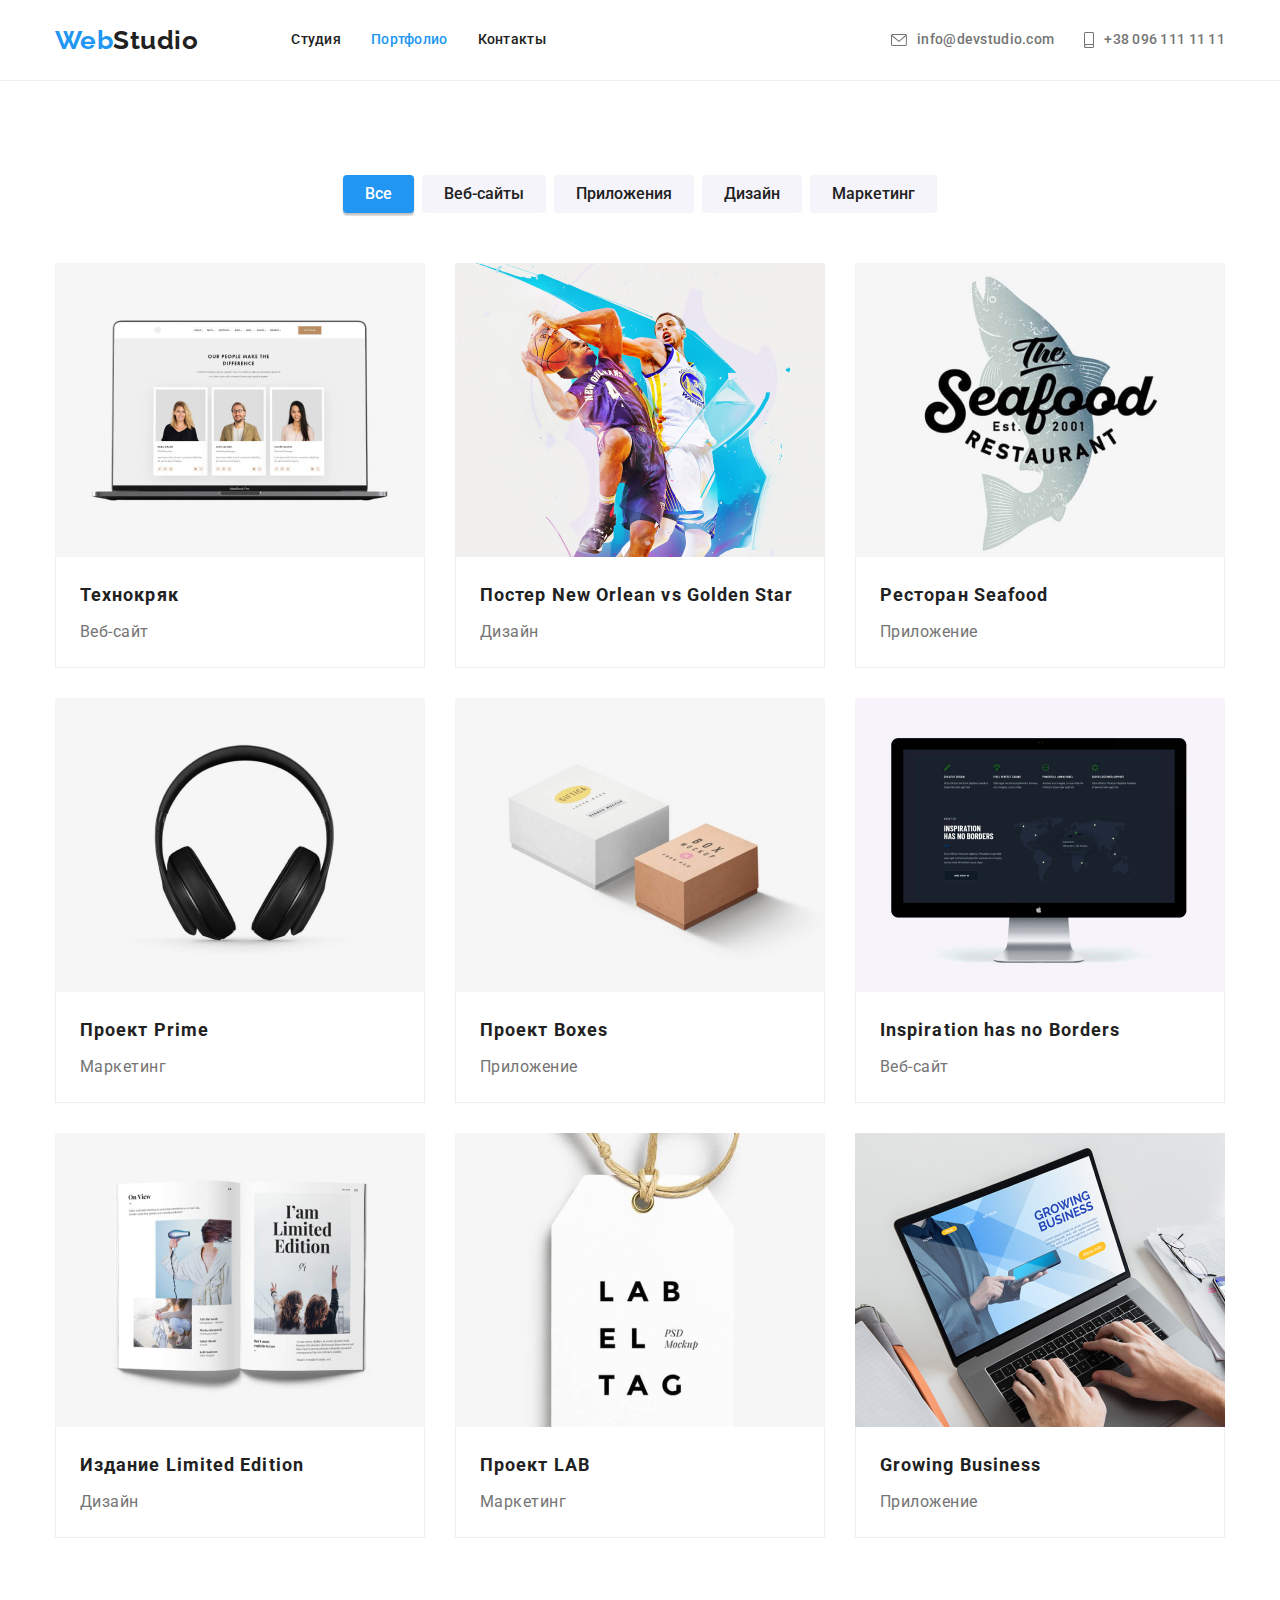
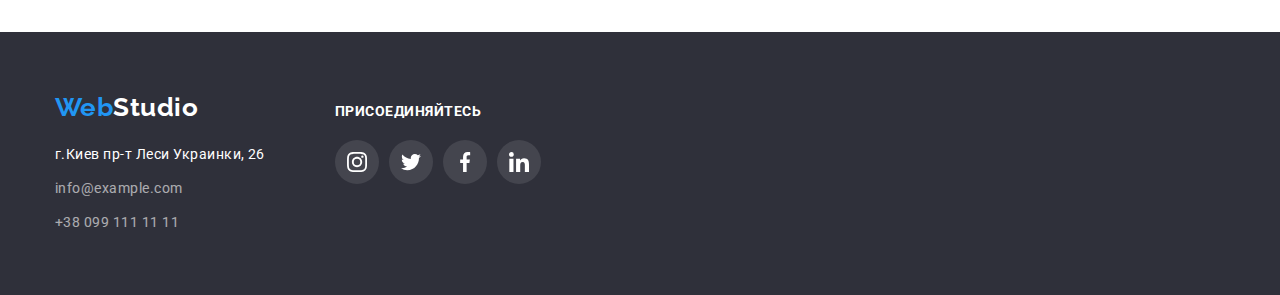
==== portfolio.html @ 7d0b55d1 "copy-hw4" ====
<!DOCTYPE html>
<html lang="en">
  <head>
    <meta charset="UTF-8" />
    <meta http-equiv="X-UA-Compatible" content="IE=edge" />
    <meta name="viewport" content="width=device-width, initial-scale=1.0" />
    <title>Портфолио</title>
    <link rel="preconnect" href="https://fonts.googleapis.com" />
    <link rel="preconnect" href="https://fonts.gstatic.com" crossorigin />
    <link
      href="https://fonts.googleapis.com/css2?family=Raleway:wght@700&family=Roboto:wght@400;500;700;900&display=swap"
      rel="stylesheet"
    />
    <link
      rel="stylesheet"
      href="https://cdnjs.cloudflare.com/ajax/libs/modern-normalize/1.1.0/modern-normalize.min.css"
    />
    <link rel="stylesheet" href="./css/styles.css" />
  </head>
  <body>
    <!-- Шапка сайта -->
    <header class="header-class">
      <div class="container main-header">
        <nav class="main-nav">
          <a href="./index.html" class="logo"><span class="logo-web">Web</span>Studio</a>
          <ul class="site-nav list">
            <li class="item">
              <a href="./index.html" class="site-nav-list title">Студия</a>
            </li>
            <li class="item">
              <a href="./portfolio.html" class="site-nav-list title current">Портфолио</a>
            </li>
            <li class="item">
              <a href="" class="site-nav-list title">Контакты</a>
            </li>
          </ul>
        </nav>
        <ul class="contact-header list">
          <li class="item">
            <a href="mailto:info@devstudio.com" class="contact-header-list"
              ><svg class="header-contact-icons" width="16px" height="12px">
                <use href="./images/icons.svg#icon-email"></use></svg
              >info@devstudio.com</a
            >
          </li>
          <li class="item">
            <a href="tel:+380961111111" class="contact-header-list"
              ><svg class="header-contact-icons" width="10px" height="16px">
                <use href="./images/icons.svg#icon-phone"></use></svg
              >+38 096 111 11 11</a
            >
          </li>
        </ul>
      </div>
    </header>

    <!-- Portfolio Main Content -->
    <main>
      <section class="section">
        <div class="container">
          <h1 class="visually-hidden">Наши работы</h1>
          <ul class="button-list list">
            <li class="item">
              <button type="button" class="button-name title current">Все</button>
            </li>
            <li class="item"><button type="button" class="button-name title">Веб-сайты</button></li>
            <li class="item">
              <button type="button" class="button-name title">Приложения</button>
            </li>
            <li class="item"><button type="button" class="button-name title">Дизайн</button></li>
            <li class="item"><button type="button" class="button-name title">Маркетинг</button></li>
          </ul>
          <ul class="project-links list">
            <li class="item">
              <div class="card">
                <a href="" class="link">
                  <img
                    class="project-image"
                    src="./images/website-technokryak.jpg"
                    alt="The picture of the web-site 'TechnoKryak'"
                    width="370"
                  />
                  <div class="project-description">
                    <h2 class="project-name">Технокряк</h2>
                    <p class="project-type">Веб-сайт</p>
                  </div>
                </a>
              </div>
            </li>
            <li class="item">
              <a href="" class="link">
                <img
                  class="project-image"
                  src="./images/design-poster.jpg"
                  alt="The picture of the poster 'New Orlean vs Golden Star'"
                  width="370"
                />
                <div class="project-description">
                  <h2 class="project-name">Постер New Orlean vs Golden Star</h2>
                  <p class="project-type">Дизайн</p>
                </div>
              </a>
            </li>
            <li class="item">
              <a href="" class="link">
                <img
                  class="project-image"
                  src="./images/app-seafood.jpg"
                  alt="The picture of the 'Restaurant Seafood'"
                  width="370"
                />
                <div class="project-description">
                  <h2 class="project-name">Ресторан Seafood</h2>
                  <p class="project-type">Приложение</p>
                </div>
              </a>
            </li>
            <li class="item">
              <a href="" class="link">
                <img
                  class="project-image"
                  src="./images/marketing-prime.jpg"
                  alt="The picture of the project Prime"
                  width="370"
                />
                <div class="project-description">
                  <h2 class="project-name">Проект Prime</h2>
                  <p class="project-type">Маркетинг</p>
                </div>
              </a>
            </li>
            <li class="item">
              <a href="" class="link">
                <img
                  class="project-image"
                  src="./images/app-boxes.jpg"
                  alt="The picture of the project Boxes"
                  width="370"
                />
                <div class="project-description">
                  <h2 class="project-name">Проект Boxes</h2>
                  <p class="project-type">Приложение</p>
                </div>
              </a>
            </li>
            <li class="item">
              <a href="" class="link">
                <img
                  class="project-image"
                  src="./images/website-inspiration-has-no-borders.jpg"
                  alt="The picture of the Inspiration has no Borders"
                  width="370"
                />
                <div class="project-description">
                  <h2 class="project-name">Inspiration has no Borders</h2>
                  <p class="project-type">Веб-сайт</p>
                </div>
              </a>
            </li>
            <li class="item">
              <a href="" class="link">
                <img
                  class="project-image"
                  src="./images/design-limited-edition.jpg"
                  alt="The picture of the Limited Edition"
                  width="370"
                />
                <div class="project-description">
                  <h2 class="project-name">Издание Limited Edition</h2>
                  <p class="project-type">Дизайн</p>
                </div>
              </a>
            </li>
            <li class="item">
              <a href="" class="link">
                <img
                  class="project-image"
                  src="./images/marketing-project-lab.jpg"
                  alt="The picture of the Project LAB"
                  width="370"
                />
                <div class="project-description">
                  <h2 class="project-name">Проект LAB</h2>
                  <p class="project-type">Маркетинг</p>
                </div>
              </a>
            </li>
            <li class="item">
              <a href="" class="link">
                <img
                  class="project-image"
                  src="./images/app-growing-business.jpg"
                  alt="The picture of the Growing Business"
                  width="370"
                />
                <div class="project-description">
                  <h2 class="project-name">Growing Business</h2>
                  <p class="project-type">Приложение</p>
                </div>
              </a>
            </li>
          </ul>
        </div>
      </section>
    </main>

    <!-- Подвал -->
    <footer class="footer-back">
      <div class="footer-flex container">
        <div class="footer-contacts-container">
          <a href="./index.html" class="logo"
            ><span class="logo-web">Web</span><span class="logo-studio">Studio</span></a
          >
          <address>
            <ul class="footer-address-list list">
              <li class="item">
                <a
                  class="contact-footer-list address"
                  href="https://goo.gl/maps/GCz9mcJcmjAWSKVcA"
                  target="_blank"
                  lang="ru"
                  >г.Киев пр-т Леси Украинки, 26</a
                >
              </li>
              <li class="item">
                <a class="contact-footer-list email" href="mailto:info@example.com" target="_blank"
                  >info@example.com</a
                >
              </li>
              <li class="item">
                <a class="contact-footer-list phone" href="tel:+380991111111" target="_blank"
                  >+38 099 111 11 11</a
                >
              </li>
            </ul>
          </address>
        </div>
        <div class="footer-social-links">
          <p class="footer-text">присоединяйтесь</p>
          <ul class="footer-social-list list">
            <li class="social-item">
              <a
                class="footer-social-link link"
                href="http://instagram.com"
                target="_blank"
                aria-label="instagram"
                ><svg width="20px" height="20px">
                  <use href="./images/icons.svg#instagram-icon"></use></svg
              ></a>
            </li>
            <li class="social-item">
              <a
                class="footer-social-link link"
                href="http://twitter.com"
                target="_blank"
                aria-label="instagram"
                ><svg width="20px" height="20px">
                  <use href="./images/icons.svg#twitter-icon"></use></svg
              ></a>
            </li>
            <li class="social-item">
              <a
                class="footer-social-link link"
                href="http://facebook.com"
                target="_blank"
                aria-label="instagram"
                ><svg width="20px" height="20px">
                  <use href="./images/icons.svg#facebook-icon"></use></svg
              ></a>
            </li>
            <li class="social-item">
              <a
                class="footer-social-link link"
                href="http://linkedin.com"
                target="_blank"
                aria-label="instagram"
                ><svg width="20px" height="20px">
                  <use href="./images/icons.svg#linkedin-icon"></use></svg
              ></a>
            </li>
          </ul>
        </div>
      </div>
    </footer>
  </body>
</html>
---- css/styles.css ----
/* Селектор цветов через переменные */
:root {
  --primary-text-color: #ffffff;
  --secondary-text-color: #757575;
  --title-text-color: #212121;
  --accent-color: #2196f3;
  --secondary-background-color: #2f303a;
  --our-team-color: #f5f4fa;
  --header-border-color: #ececec;
  --portfolio-cards-border-color: #eeeeee;
  --default-icon-color: #afb1b8;
  --footer-icons: #ffffff1a;
}

/* Настраиваю глобальный тег Body */
body {
  color: var(--secondary-text-color);
  font-family: Roboto, sans-serif;
  letter-spacing: 0.03em;
}
/* Утиилиты */
/* Для всех списков прятаю точки, удаляю padding & margin */
.list {
  padding: 0;
  margin: 0;
  list-style: none;
}
/* Для всех линков(тег а) прятаю нижнее подчеркивание */
.link {
  text-decoration: none;
}
/* скрывание заголовков */
.visually-hidden {
  position: absolute;
  width: 1px;
  height: 1px;
  margin: -1px;
  border: 0;
  padding: 0;
  white-space: nowrap;
  clip-path: inset(100%);
  clip: rect(0 0 0 0);
  overflow: hidden;
}
/* Для тега img задаємо властивість display: block,max-width: 100%, height: auto. */
img {
  display: block;
  max-width: 100%;
  height: auto;
}

h1,
h2,
h3,
p {
  margin: 0;
}

.container {
  margin-left: auto;
  margin-right: auto;
  width: 1200px;
  padding-left: 15px;
  padding-right: 15px;

  /* outline: 2px solid tomato; */
}

/* Section Settings */
.section {
  padding-top: 94px;
  padding-bottom: 94px;
}

/* Задаю цвет текста для ссылок title*/
.title {
  color: var(--title-text-color);
}

/* Шапка сайта */
.logo {
  color: var(--title-text-color);
  font-family: Raleway;
  font-weight: 700;
  font-size: 26px;
  line-height: 1.19;
  text-decoration: none;
}

.logo-web {
  color: var(--accent-color);
}

.header-class {
  background-color: var(--primary-text-color);
  border-bottom: 1px solid var(--header-border-color);
}

.site-nav-list:hover,
.site-nav-list:focus {
  color: var(--accent-color);
}

.site-nav-list.title.current {
  color: var(--accent-color);
}

.site-nav-list,
.contact-header-list {
  font-weight: 500;
  font-size: 14px;
  line-height: 1.14;
  letter-spacing: 0.02em;
  text-decoration: none;

  display: flex;
  padding-top: 32px;
  padding-bottom: 32px;
  align-items: center;
}

.contact-header-list {
  color: var(--secondary-text-color);
}

.contact-header-list:hover,
.contact-header-list:focus {
  color: var(--accent-color);
}

.main-header {
  display: flex;
  align-items: center;
  justify-content: space-between;
}

.main-header .main-nav {
  display: flex;
  align-items: center;
  /* background-color: tomato; */
}

.main-nav .site-nav {
  display: flex;
  align-items: center;
  margin-left: 93px;
}

/* .site-nav .item+.item,
.contact-header .item+.item {
    margin-left: 50px;
} */

.main-header .item + .item {
  margin-left: 30px;
}

.main-header .contact-header {
  display: flex;
  align-items: center;
  /* background-color: tomato; */
}

.header-contact-icons {
  margin-right: 10px;
  fill: currentColor;
}

/* Секция героя */
.section-hero {
  text-align: center;
  background-color: var(--secondary-background-color);
  padding-top: 200px;
  padding-bottom: 200px;
  max-width: 1600px;
  margin-left: auto;
  margin-right: auto;
  height: 600px;
  background-image: linear-gradient(to right, rgba(47, 48, 58, 0.4), rgba(47, 48, 58, 0.4)),
    url(../images/background-hero.jpg);
  background-repeat: no-repeat;
  background-position: center;
  background-size: cover;
}

.section-title {
  color: var(--primary-text-color);
  font-weight: 900;
  font-size: 44px;
  line-height: 1.36;
  /* or 136% */

  text-align: center;
  letter-spacing: 0.06em;
  text-transform: uppercase;

  margin: 0;
  width: 696px;
  margin-left: auto;
  margin-right: auto;
  margin-bottom: 30px;
}

.accent-button {
  background-color: var(--accent-color);
  color: var(--primary-text-color);
  cursor: pointer;
  font-weight: 700;
  font-size: 16px;
  line-height: 1.9;
  align-items: center;
  text-align: center;
  letter-spacing: 0.06em;
  border-radius: 4px;
  border: transparent;
  box-shadow: 0px 4px 4px rgba(0, 0, 0, 0.15);

  padding-top: 10px;
  padding-right: 32px;
  padding-bottom: 10px;
  padding-left: 32px;
}

/* Секция Особенности */
.feature-title {
  color: var(--title-text-color);
  font-weight: 700;
  font-size: 14px;
  line-height: 1.14;
  text-transform: uppercase;

  margin: 0;
  margin-bottom: 10px;
}

.feature-list {
  display: flex;
  align-items: center;
}

.feature-list .item + .item {
  margin-left: 30px;
}
.feature-text {
  font-size: 14px;
  line-height: 1.71;
  /* or 171% */
  margin: 0;
}

.feature-list .feature-item {
  display: flex;
  justify-content: center;
  align-items: center;
  height: 120px;
  margin-bottom: 30px;
  border-radius: 4px;

  background-color: var(--our-team-color);
}

/* Секция Чем мы занимаемся? */
.title.about-us {
  font-weight: 700;
  font-size: 36px;
  line-height: 1.16;

  text-align: center;
  margin: 0;
  margin-bottom: 50px;
}

.about-us-list {
  display: flex;
  justify-content: center;
  align-items: center;
}

.about-us-list .item + .item {
  margin-left: 30px;
}
.section.about {
  padding-top: 0px;
}

/* Наша команда */
.our-team-list {
  display: flex;
  align-items: center;
  justify-content: center;
}
.our-team-list .title-name {
  padding-top: 30px;
  padding-bottom: 30px;
  padding-right: 32px;
  padding-left: 32px;
}
.our-team-list .title.name {
  margin-bottom: 10px;
}

.our-team-list .item {
  background-color: var(--primary-text-color);

  box-shadow: 0px 1px 3px rgba(0, 0, 0, 0.12), 0px 1px 1px rgba(0, 0, 0, 0.14),
    0px 2px 1px rgba(0, 0, 0, 0.2);
  border-radius: 0px 0px 4px 4px;
}

.our-team-list .item + .item {
  margin-left: 30px;
}
.name {
  font-weight: 500;
  font-size: 16px;
  line-height: 1.18;
  /* identical to box height */
  text-align: center;
}

.section-our-team {
  background-color: var(--our-team-color);
}

.position-name {
  font-size: 16px;
  line-height: 1.18;
  /* identical to box height */
  text-align: center;
}

.social-list-link {
  display: flex;
  justify-content: center;
  align-content: center;
  margin-top: 16px;
}

.social-link {
  display: flex;
  justify-content: center;
  align-items: center;
  width: 44px;
  height: 44px;
  fill: var(--default-icon-color);
}

.social-link:hover,
.social-link:focus {
  fill: var(--primary-text-color);
  background-color: var(--accent-color);
  border-radius: 50%;
}

.social-item:not(:last-child) {
  margin-right: 10px;
}

/* Section Our Clients */
.our-clients-title {
  font-weight: 700;
  font-size: 36px;
  line-height: 1.16;

  text-align: center;
  margin: 0;
  margin-bottom: 50px;
}

.our-clients-list {
  display: flex;
  justify-content: center;
  align-items: center;
}

.our-clients-list .our-clients-item + .our-clients-item {
  margin-left: 30px;
}

.client-link {
  display: flex;
  justify-content: center;
  align-items: center;
  width: 170px;
  height: 92px;
  fill: var(--default-icon-color);
  border: 1px solid var(--default-icon-color);
  border-radius: 4px;
}
.client-link:focus,
.client-link:hover {
  fill: var(--accent-color);
  border: 1px solid var(--accent-color);
}

/* Footer */
.contact-footer-list {
  color: var(--primary-text-color);
  font-style: normal;
  text-decoration: none;
  font-size: 14px;
  line-height: 1.71;
}

.contact-footer-list:hover,
.contact-footer-list:focus {
  color: var(--accent-color);
}

.footer-back {
  background-color: var(--secondary-background-color);
  padding-top: 60px;
  padding-bottom: 60px;
}

.footer-back .logo {
  display: block;
  margin-bottom: 20px;
}

.footer-address-list .item + .item {
  display: block;
  margin-top: 10px;
}
.logo-studio {
  color: var(--primary-text-color);
}

.email,
.phone {
  opacity: 0.6;
}

.footer-flex {
  display: flex;
  align-items: baseline;
}

.footer-social-list {
  display: flex;
  justify-content: center;
  align-content: center;
}

.footer-social-link {
  display: flex;
  justify-content: center;
  align-items: center;
  width: 44px;
  height: 44px;
  fill: var(--primary-text-color);
  background-color: var(--footer-icons);
  border-radius: 50%;
}

.footer-social-link:focus,
.footer-social-link:hover {
  background-color: var(--accent-color);
}
.footer-contacts-container {
  margin-right: 70px;
}
.footer-text {
  color: var(--primary-text-color);
  font-weight: 700;
  font-size: 14px;
  line-height: 1.14;
  text-transform: uppercase;
  margin-bottom: 20px;
}

/*  */
/* Portfolio Page */
/*  */
/* Buttons Selector */
.button-name {
  background-color: var(--our-team-color);
  color: var(--title-text-color);
  border-radius: 4px;
  border: transparent;
  font-weight: 500;
  font-size: 16px;
  line-height: 1.6;
  /* identical to box height, or 162% */
  text-align: center;
  cursor: pointer;
}

/* Buttong Hover and Focus */
.button-name:hover,
.button-name:focus,
.button-name.title.current {
  color: var(--primary-text-color);
  background-color: var(--accent-color);
  box-shadow: 0px 3px 1px rgba(0, 0, 0, 0.1), 0px 1px 2px rgba(0, 0, 0, 0.08),
    0px 2px 2px rgba(0, 0, 0, 0.12);
}

.project-name {
  color: var(--title-text-color);
  font-weight: 700;
  font-size: 18px;
  line-height: 2;
  /* identical to box height, or 200% */

  letter-spacing: 0.06em;
  margin-bottom: 4px;
}

.project-type {
  color: var(--secondary-text-color);
  font-size: 16px;
  line-height: 1.88;
  /* identical to box height, or 188% */
}
.project-description {
  padding-top: 20px;
  padding-right: 24px;
  padding-bottom: 20px;
  padding-left: 24px;
  border-bottom: 1px solid var(--portfolio-cards-border-color);
  border-left: 1px solid var(--portfolio-cards-border-color);
  border-right: 1px solid var(--portfolio-cards-border-color);
}

.button-list {
  display: flex;
  margin-bottom: 50px;
  justify-content: center;
}

.button-list .item + .item {
  margin-left: 8px;
}

.button-list .button-name {
  padding-top: 6px;
  padding-right: 22px;
  padding-bottom: 6px;
  padding-left: 22px;
}

.project-links {
  display: flex;
  flex-wrap: wrap;
}

.project-links .link {
  display: block;
}
.project-links .link:hover,
.project-links .link:focus {
  box-shadow: 0px 1px 1px rgba(0, 0, 0, 0.12), 0px 4px 4px rgba(0, 0, 0, 0.06),
    1px 4px 6px rgba(0, 0, 0, 0.16);
}

.project-links .item:nth-child(3n + 2) {
  margin-left: 30px;
  margin-right: 30px;
}

.project-links .item:nth-child(n + 4) {
  margin-top: 30px;
}

/* border: 1px solid */
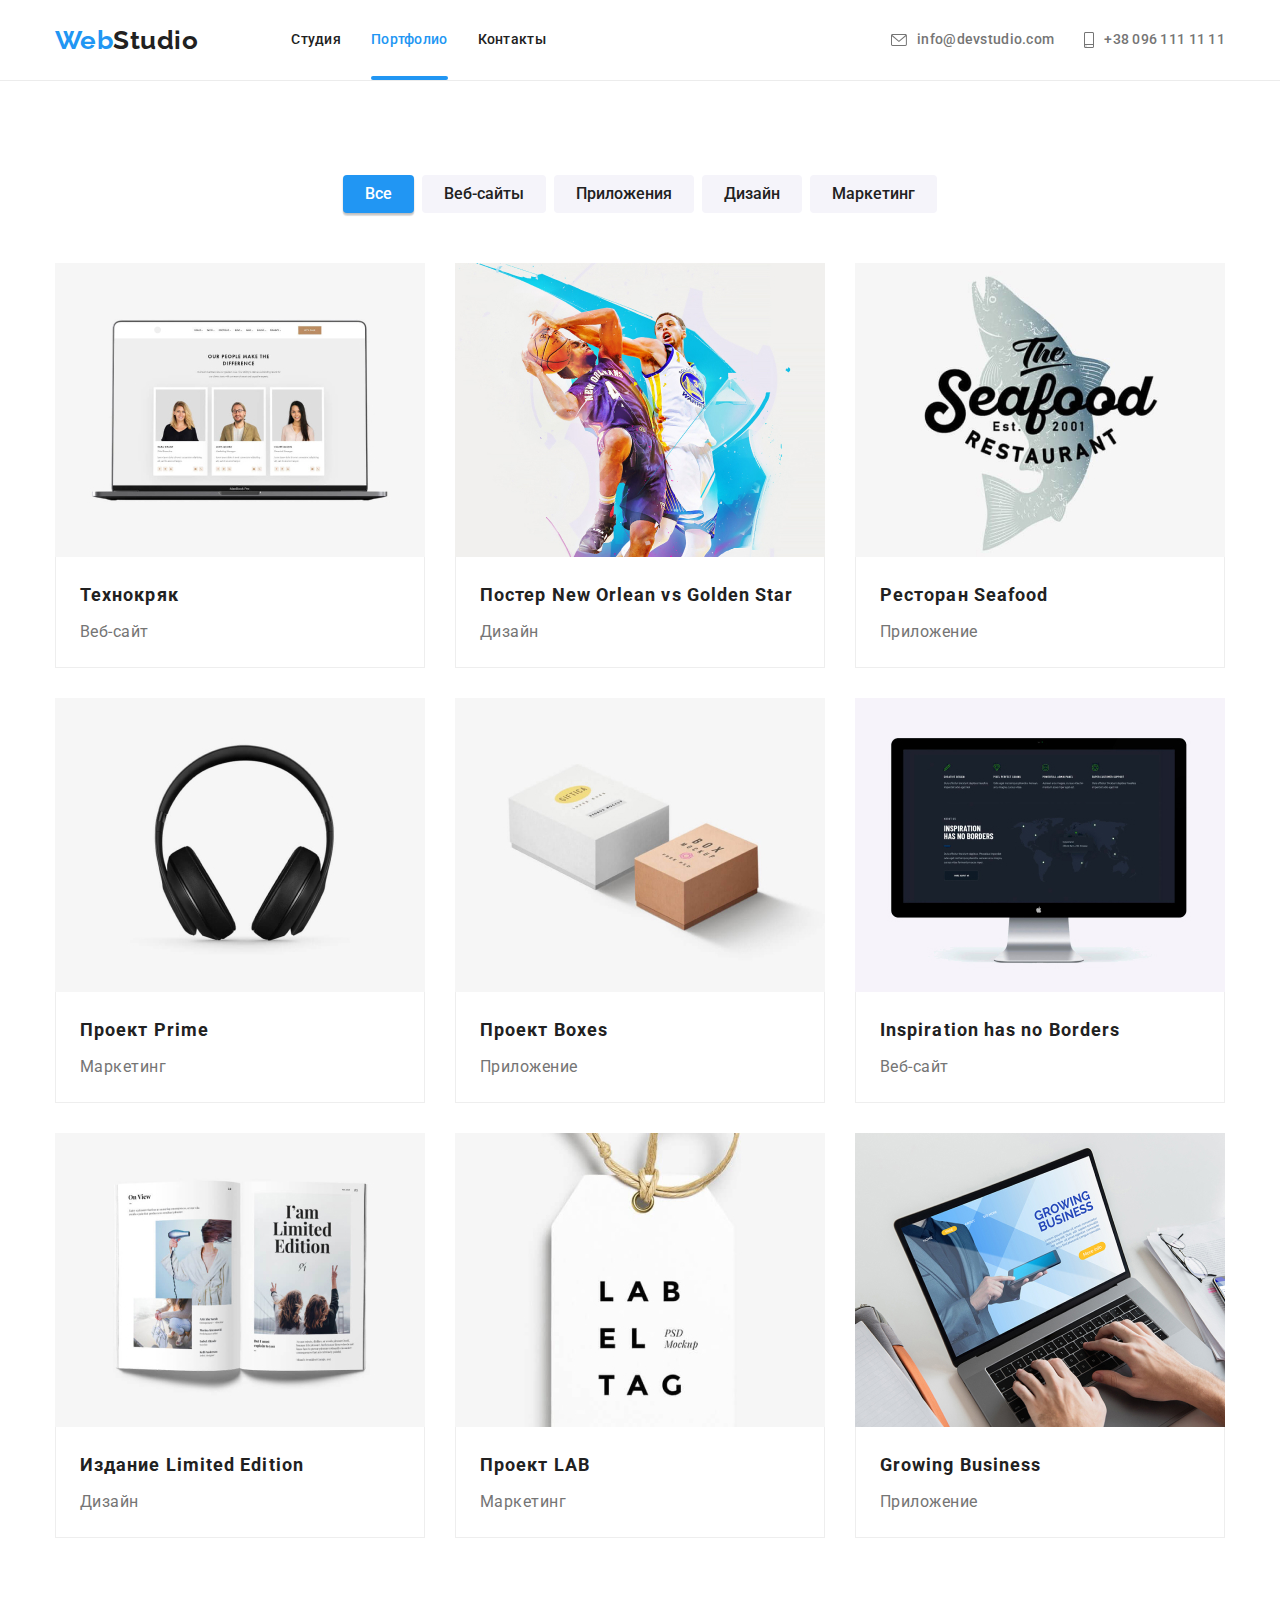
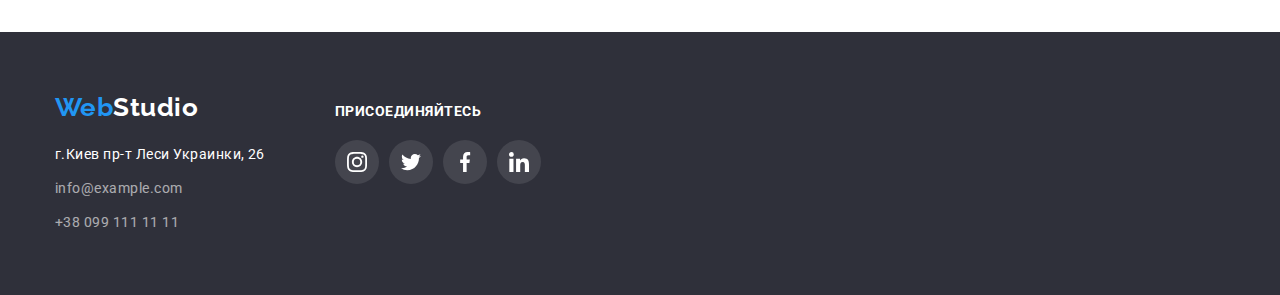
==== commit e97420f3: "i'm back" ====
--- a/portfolio.html
+++ b/portfolio.html
@@ -4,7 +4,7 @@
     <meta charset="UTF-8" />
     <meta http-equiv="X-UA-Compatible" content="IE=edge" />
     <meta name="viewport" content="width=device-width, initial-scale=1.0" />
-    <title>Портфолио</title>
+    <title>Portfolio</title>
     <link rel="preconnect" href="https://fonts.googleapis.com" />
     <link rel="preconnect" href="https://fonts.gstatic.com" crossorigin />
     <link
@@ -59,6 +59,7 @@
       <section class="section">
         <div class="container">
           <h1 class="visually-hidden">Наши работы</h1>
+          <!-- button list -->
           <ul class="button-list list">
             <li class="item">
               <button type="button" class="button-name title current">Все</button>
@@ -70,31 +71,45 @@
             <li class="item"><button type="button" class="button-name title">Дизайн</button></li>
             <li class="item"><button type="button" class="button-name title">Маркетинг</button></li>
           </ul>
+          <!-- project list -->
           <ul class="project-links list">
             <li class="item">
-              <div class="card">
-                <a href="" class="link">
+              <a href="" class="link">
+                <div class="overlay-image">
                   <img
                     class="project-image"
                     src="./images/website-technokryak.jpg"
                     alt="The picture of the web-site 'TechnoKryak'"
                     width="370"
                   />
-                  <div class="project-description">
-                    <h2 class="project-name">Технокряк</h2>
-                    <p class="project-type">Веб-сайт</p>
-                  </div>
-                </a>
-              </div>
-            </li>
-            <li class="item">
-              <a href="" class="link">
-                <img
-                  class="project-image"
-                  src="./images/design-poster.jpg"
-                  alt="The picture of the poster 'New Orlean vs Golden Star'"
-                  width="370"
-                />
+                  <p class="text">
+                    Ресурс предлагает комплексные предложения с разным уровнем функционала и
+                    сервисов. Все это позволит посетителю получить исчерпывающие сведения о компании
+                    или частном лице.
+                  </p>
+                </div>
+                <div class="project-description">
+                  <h2 class="project-name">Технокряк</h2>
+                  <p class="project-type">Веб-сайт</p>
+                </div>
+              </a>
+            </li>
+            <li class="item">
+              <a href="" class="link">
+                <div class="overlay-image">
+                  <img
+                    class="project-image"
+                    src="./images/design-poster.jpg"
+                    alt="The picture of the poster 'New Orlean vs Golden Star'"
+                    width="370"
+                  />
+                  <p class="text">
+                    Ресурс предлагает комплексные предложения с разным уровнем функционала и
+                    сервисов. Все это позволит посетителю получить исчерпывающие сведения о компании
+                    или частном лице.
+                  </p>
+                </div>
+
                 <div class="project-description">
                   <h2 class="project-name">Постер New Orlean vs Golden Star</h2>
                   <p class="project-type">Дизайн</p>
@@ -103,12 +118,21 @@
             </li>
             <li class="item">
               <a href="" class="link">
-                <img
-                  class="project-image"
-                  src="./images/app-seafood.jpg"
-                  alt="The picture of the 'Restaurant Seafood'"
-                  width="370"
-                />
+                <div class="overlay-image">
+                  <img
+                    class="project-image"
+                    src="./images/app-seafood.jpg"
+                    alt="The picture of the 'Restaurant Seafood'"
+                    width="370"
+                  />
+
+                  <p class="text">
+                    Ресурс предлагает комплексные предложения с разным уровнем функционала и
+                    сервисов. Все это позволит посетителю получить исчерпывающие сведения о компании
+                    или частном лице.
+                  </p>
+                </div>
+
                 <div class="project-description">
                   <h2 class="project-name">Ресторан Seafood</h2>
                   <p class="project-type">Приложение</p>
@@ -117,12 +141,21 @@
             </li>
             <li class="item">
               <a href="" class="link">
-                <img
-                  class="project-image"
-                  src="./images/marketing-prime.jpg"
-                  alt="The picture of the project Prime"
-                  width="370"
-                />
+                <div class="overlay-image">
+                  <img
+                    class="project-image"
+                    src="./images/marketing-prime.jpg"
+                    alt="The picture of the project Prime"
+                    width="370"
+                  />
+
+                  <p class="text">
+                    Ресурс предлагает комплексные предложения с разным уровнем функционала и
+                    сервисов. Все это позволит посетителю получить исчерпывающие сведения о компании
+                    или частном лице.
+                  </p>
+                </div>
+
                 <div class="project-description">
                   <h2 class="project-name">Проект Prime</h2>
                   <p class="project-type">Маркетинг</p>
@@ -131,12 +164,21 @@
             </li>
             <li class="item">
               <a href="" class="link">
-                <img
-                  class="project-image"
-                  src="./images/app-boxes.jpg"
-                  alt="The picture of the project Boxes"
-                  width="370"
-                />
+                <div class="overlay-image">
+                  <img
+                    class="project-image"
+                    src="./images/app-boxes.jpg"
+                    alt="The picture of the project Boxes"
+                    width="370"
+                  />
+
+                  <p class="text">
+                    Ресурс предлагает комплексные предложения с разным уровнем функционала и
+                    сервисов. Все это позволит посетителю получить исчерпывающие сведения о компании
+                    или частном лице.
+                  </p>
+                </div>
+
                 <div class="project-description">
                   <h2 class="project-name">Проект Boxes</h2>
                   <p class="project-type">Приложение</p>
@@ -145,12 +187,21 @@
             </li>
             <li class="item">
               <a href="" class="link">
-                <img
-                  class="project-image"
-                  src="./images/website-inspiration-has-no-borders.jpg"
-                  alt="The picture of the Inspiration has no Borders"
-                  width="370"
-                />
+                <div class="overlay-image">
+                  <img
+                    class="project-image"
+                    src="./images/website-inspiration-has-no-borders.jpg"
+                    alt="The picture of the Inspiration has no Borders"
+                    width="370"
+                  />
+
+                  <p class="text">
+                    Ресурс предлагает комплексные предложения с разным уровнем функционала и
+                    сервисов. Все это позволит посетителю получить исчерпывающие сведения о компании
+                    или частном лице.
+                  </p>
+                </div>
+
                 <div class="project-description">
                   <h2 class="project-name">Inspiration has no Borders</h2>
                   <p class="project-type">Веб-сайт</p>
@@ -159,12 +210,21 @@
             </li>
             <li class="item">
               <a href="" class="link">
-                <img
-                  class="project-image"
-                  src="./images/design-limited-edition.jpg"
-                  alt="The picture of the Limited Edition"
-                  width="370"
-                />
+                <div class="overlay-image">
+                  <img
+                    class="project-image"
+                    src="./images/design-limited-edition.jpg"
+                    alt="The picture of the Limited Edition"
+                    width="370"
+                  />
+
+                  <p class="text">
+                    Ресурс предлагает комплексные предложения с разным уровнем функционала и
+                    сервисов. Все это позволит посетителю получить исчерпывающие сведения о компании
+                    или частном лице.
+                  </p>
+                </div>
+
                 <div class="project-description">
                   <h2 class="project-name">Издание Limited Edition</h2>
                   <p class="project-type">Дизайн</p>
@@ -173,12 +233,21 @@
             </li>
             <li class="item">
               <a href="" class="link">
-                <img
-                  class="project-image"
-                  src="./images/marketing-project-lab.jpg"
-                  alt="The picture of the Project LAB"
-                  width="370"
-                />
+                <div class="overlay-image">
+                  <img
+                    class="project-image"
+                    src="./images/marketing-project-lab.jpg"
+                    alt="The picture of the Project LAB"
+                    width="370"
+                  />
+
+                  <p class="text">
+                    Ресурс предлагает комплексные предложения с разным уровнем функционала и
+                    сервисов. Все это позволит посетителю получить исчерпывающие сведения о компании
+                    или частном лице.
+                  </p>
+                </div>
+
                 <div class="project-description">
                   <h2 class="project-name">Проект LAB</h2>
                   <p class="project-type">Маркетинг</p>
@@ -187,12 +256,21 @@
             </li>
             <li class="item">
               <a href="" class="link">
-                <img
-                  class="project-image"
-                  src="./images/app-growing-business.jpg"
-                  alt="The picture of the Growing Business"
-                  width="370"
-                />
+                <div class="overlay-image">
+                  <img
+                    class="project-image"
+                    src="./images/app-growing-business.jpg"
+                    alt="The picture of the Growing Business"
+                    width="370"
+                  />
+
+                  <p class="text">
+                    Ресурс предлагает комплексные предложения с разным уровнем функционала и
+                    сервисов. Все это позволит посетителю получить исчерпывающие сведения о компании
+                    или частном лице.
+                  </p>
+                </div>
+
                 <div class="project-description">
                   <h2 class="project-name">Growing Business</h2>
                   <p class="project-type">Приложение</p>
--- a/css/styles.css
+++ b/css/styles.css
@@ -4,12 +4,16 @@
   --secondary-text-color: #757575;
   --title-text-color: #212121;
   --accent-color: #2196f3;
+  --accent-hover: #188ce8;
+  --accent-background-color: #2196f3e6;
   --secondary-background-color: #2f303a;
   --our-team-color: #f5f4fa;
   --header-border-color: #ececec;
   --portfolio-cards-border-color: #eeeeee;
   --default-icon-color: #afb1b8;
   --footer-icons: #ffffff1a;
+  --what-we-do-background-color: #2f303acc;
+  --backdrop-bg-color: #00000033;
 }
 
 /* Настраиваю глобальный тег Body */
@@ -42,7 +46,7 @@
   clip: rect(0 0 0 0);
   overflow: hidden;
 }
-/* Для тега img задаємо властивість display: block,max-width: 100%, height: auto. */
+/* Задаю display, ширину и высоту для img */
 img {
   display: block;
   max-width: 100%;
@@ -102,7 +106,20 @@
 }
 
 .site-nav-list.title.current {
+  display: block;
+  position: relative;
   color: var(--accent-color);
+}
+
+.site-nav-list.title.current::after {
+  content: '';
+  display: block;
+  position: absolute;
+  bottom: 0;
+  width: 100%;
+  height: 4px;
+  background-color: var(--accent-color);
+  border-radius: 2px;
 }
 
 .site-nav-list,
@@ -117,6 +134,8 @@
   padding-top: 32px;
   padding-bottom: 32px;
   align-items: center;
+
+  transition: color 250ms cubic-bezier(0.4, 0, 0.2, 1);
 }
 
 .contact-header-list {
@@ -219,8 +238,13 @@
   padding-right: 32px;
   padding-bottom: 10px;
   padding-left: 32px;
-}
-
+
+  transition: background-color 250ms cubic-bezier(0.4, 0, 0.2, 1);
+}
+
+.accent-button:hover {
+  background-color: var(--accent-hover);
+}
 /* Секция Особенности */
 .feature-title {
   color: var(--title-text-color);
@@ -283,6 +307,29 @@
   padding-top: 0px;
 }
 
+.card-about-us {
+  position: relative;
+}
+.card-about-us .text-position {
+  position: absolute;
+  bottom: 0%;
+  left: 0%;
+  width: 100%;
+  background-color: var(--what-we-do-background-color);
+}
+.card-about-us .text {
+  display: flex;
+  justify-content: center;
+  padding-top: 27px;
+  padding-bottom: 27px;
+
+  font-weight: 700;
+  font-size: 14px;
+  text-transform: uppercase;
+  text-align: center;
+  line-height: 1.14;
+  color: var(--primary-text-color);
+}
 /* Наша команда */
 .our-team-list {
   display: flex;
@@ -343,13 +390,16 @@
   width: 44px;
   height: 44px;
   fill: var(--default-icon-color);
+  border-radius: 50%;
+
+  transition: fill 250ms cubic-bezier(0.4, 0, 0.2, 1),
+    background-color 250ms cubic-bezier(0.4, 0, 0.2, 1);
 }
 
 .social-link:hover,
 .social-link:focus {
   fill: var(--primary-text-color);
   background-color: var(--accent-color);
-  border-radius: 50%;
 }
 
 .social-item:not(:last-child) {
@@ -386,6 +436,8 @@
   fill: var(--default-icon-color);
   border: 1px solid var(--default-icon-color);
   border-radius: 4px;
+
+  transition: fill 250ms cubic-bezier(0.4, 0, 0.2, 1), border 250ms cubic-bezier(0.4, 0, 0.2, 1);
 }
 .client-link:focus,
 .client-link:hover {
@@ -400,6 +452,8 @@
   text-decoration: none;
   font-size: 14px;
   line-height: 1.71;
+
+  transition: color 250ms cubic-bezier(0.4, 0, 0.2, 1);
 }
 
 .contact-footer-list:hover,
@@ -451,6 +505,8 @@
   fill: var(--primary-text-color);
   background-color: var(--footer-icons);
   border-radius: 50%;
+
+  transition: background-color 250ms cubic-bezier(0.4, 0, 0.2, 1);
 }
 
 .footer-social-link:focus,
@@ -484,6 +540,8 @@
   /* identical to box height, or 162% */
   text-align: center;
   cursor: pointer;
+  transition: background-color 250ms cubic-bezier(0.4, 0, 0.2, 1),
+    color 250ms cubic-bezier(0.4, 0, 0.2, 1), box-shadow 250ms cubic-bezier(0.4, 0, 0.2, 1);
 }
 
 /* Buttong Hover and Focus */
@@ -547,11 +605,14 @@
 
 .project-links .link {
   display: block;
+  transition: box-shadow 250ms cubic-bezier(0.4, 0, 0.2, 1);
 }
 .project-links .link:hover,
 .project-links .link:focus {
   box-shadow: 0px 1px 1px rgba(0, 0, 0, 0.12), 0px 4px 4px rgba(0, 0, 0, 0.06),
     1px 4px 6px rgba(0, 0, 0, 0.16);
+
+  transform: translateY(0%);
 }
 
 .project-links .item:nth-child(3n + 2) {
@@ -563,4 +624,76 @@
   margin-top: 30px;
 }
 
+.project-links .overlay-image {
+  position: relative;
+  overflow: hidden;
+}
+.project-links .text {
+  position: absolute;
+  bottom: 0;
+  left: 0;
+  width: 100%;
+  height: 100%;
+  padding-left: 24px;
+  padding-right: 24px;
+  padding-top: 63px;
+  padding-bottom: 63px;
+
+  text-align: left;
+  font-weight: 400;
+  font-size: 18px;
+  line-height: 1.55;
+  background-color: var(--accent-background-color);
+  color: var(--primary-text-color);
+
+  transform: translateY(100%);
+  transition: transform 250ms cubic-bezier(0.4, 0, 0.2, 1);
+}
+.project-links .link:hover .text {
+  transform: translateY(0);
+}
 /* border: 1px solid */
+.backdrop {
+  position: fixed;
+  top: 0;
+  left: 0;
+  width: 100%;
+  height: 100%;
+  background-color: var(--backdrop-bg-color);
+
+  opacity: 1;
+  transition: opacity 250ms cubic-bezier(0.4, 0, 0.2, 1);
+}
+
+.backdrop.is-hidden {
+  opacity: 0;
+  pointer-events: none;
+}
+.modal {
+  position: absolute;
+  top: 50%;
+  left: 50%;
+
+  transform: translate(-50%, -50%) scale(1);
+  transition: transform 250ms cubic-bezier(0.4, 0, 0.2, 1);
+
+  width: 528px;
+  height: 581px;
+
+  background-color: var(--primary-text-color);
+  box-shadow: 0px 1px 3px rgba(0, 0, 0, 0.12), 0px 1px 1px rgba(0, 0, 0, 0.14),
+    0px 2px 1px rgba(0, 0, 0, 0.2);
+  border-radius: 4px;
+}
+
+.modal-btn-close {
+  position: fixed;
+  top: 0;
+  right: 0;
+
+  background: var(--primary-text-color);
+  border: 1px solid rgba(0, 0, 0, 0.1);
+  border-radius: 50%;
+  margin-right: 8px;
+  margin-top: 8px;
+}
